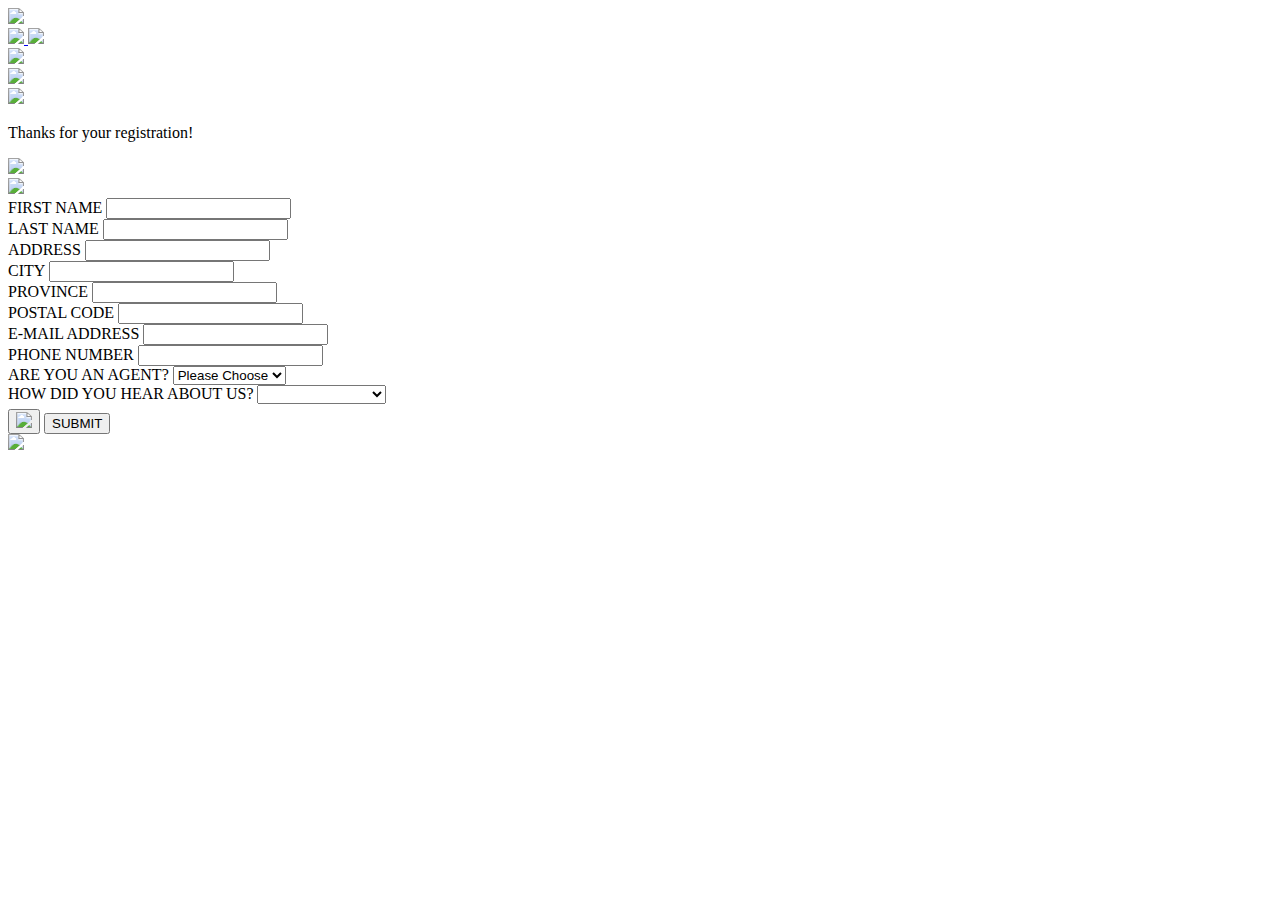
==== index.html @ 0140dccf "Add files via upload" ====
<!DOCTYPE html>
<html lang="en">
    <head>
        <meta charset="utf-8">
        <meta http-equiv="X-UA-Compatible" content="IE=edge">
        <meta name="viewport" content="width=device-width, initial-scale=1">
        <!-- The above 3 meta tags *must* come first in the head; any other head content must come *after* these tags -->
        <title>Fieldgate Urban The Poet</title>
        <!-- Bootstrap -->
        <link href="css/bootstrap.min.css" rel="stylesheet">
        <link href="css/main.css?v=0.1.6" rel="stylesheet">
        <link href="css/blog.css?v=0.0.4" rel="stylesheet">
        <link href="css/animate.css?" rel="stylesheet">
        <!-- HTML5 shim and Respond.js for IE8 support of HTML5 elements and media queries -->
        <!-- WARNING: Respond.js doesn't work if you view the page via file:// -->
        <!--[if lt IE 9]>
        <script src="https://oss.maxcdn.com/html5shiv/3.7.3/html5shiv.min.js"></script>
        <script src="https://oss.maxcdn.com/respond/1.4.2/respond.min.js"></script>
        <![endif]-->
    </head>
    <body id="body" onscroll="showReg()">
        <a href="#register">
            <img src="img/register-fixed-btn.jpg" class="fixed-reg-btn regBtn-global">
        </a>
        <section class="landing" onclick="showReg()">
            <a href="#register">
                <div class="container-fluid">
                    <!-- <video autoplay id="myVideo" class="center-block video-style">
                        <source src="ThePoetLogoStay1.mp4" type="video/mp4">
                    </video> -->
                    <img src="img/The-Poet_WEBSITE-VIDEO_FAST_042618-min.gif" id="welcomeanimation" class="img-responsive center-block hidden-xs crop">
                    <img src="img/FieldgateUrban_The-Poet_WebsiteDesign_MobileVideo.gif" class="img-responsive center-block hidden-lg hidden-md hidden-sm crop">
                    <div id="cap" class="center-block">
                        <!-- <img src="img/logo.png" class="center-block img-responsive logo-img">
                        <h2 class="text-center">Coming SooN<br class="hidden-lg"> To Leslie St. & QueEn St. E.</h2>
                        <h1 class="text-center caption">To Your own Self Be true</h1> -->
                        <a href="#register" class="register-active-mobile">
                            <img src="img/register-btn-mobile.png" width="120" class="center-block img-responsive hidden-lg hidden-md  register-active-mobile" >
                            <br>
                        </a>
                        <a href="#blog" class="blog-active-mobile">
                            <img src="img/blog-btn-mobile.png" width="120" class="center-block img-responsive hidden-lg hidden-md  blog-active-mobile" >
                        </a>
                        <br>
                        <a href="#register" id="scroll-to-btn">
                            <img src="img/FieldgateUrban_ThePoet_WebsiteArrow_042518.png" class="center-block img-responsive arrow" >
                        </a>
                    </div>
                </div>
            </a>
        </section>
        <div class="outer-div">
            <div id="thankyou">
                <p>Thanks for your registration!</p>
            </div>
            <div class="wow">
                <div class="regBtn hidden-sm hidden-xs regBtn-global"><img src="img/register.png" class="img-responsive"></div>
                <div class="blogBtn hidden-sm hidden-xs blog-active"><img src="img/view-blog.png" class="img-responsive"></div>
            </div>
            <form id="subForm" class="cust-form js-cm-form" action="https://www.createsend.com/t/subscribeerror?description=" method="post" data-id="2BE4EF332AA2E32596E38B640E905619D40179D15B3D307DDC9C6FA4CB505E10A401C4CC69F05B060666CCD0D9D7F153D79106BDCFB48CFE7D7853534B2F13D0">
                <div class="col-md-12">
                    <div class="col-md-6">
                        <label for="fieldethydk">FIRST NAME</label>
                        <input id="fieldethydk" name="cm-f-ethydk" type="text" class="form-control">
                    </div>
                    <div class="col-md-6">
                        <label for="fieldethydu">LAST NAME</label>
                        <input id="fieldethydu" name="cm-f-ethydu" type="text" class="form-control">
                    </div>
                </div>
                <div class="col-md-12">
                    <div class="col-md-6">
                        <label for="fieldethyhr">ADDRESS</label>
                        <input id="fieldethyhr" name="cm-f-ethyhr" type="text" class="form-control">
                    </div>
                    <div class="col-md-6">
                        <label for="fieldethyht">CITY</label>
                        <input id="fieldethyht" name="cm-f-ethyht" type="text" class="form-control">
                    </div>
                </div>
                <div class="col-md-12">
                    <div class="col-md-6">
                        <label>PROVINCE</label>
                        <input type="" name="" class="form-control">
                    </div>
                    <div class="col-md-6">
                        <label for="fieldethyhj">POSTAL CODE</label>
                        <input id="fieldethyhj" name="cm-f-ethyhj" class="form-control">
                    </div>
                </div>
                <div class="col-md-12">
                    <div class="col-md-6">
                        <label for="fieldEmail">E-MAIL ADDRESS</label>
                        <input id="fieldEmail" class="js-cm-email-input form-control" name="cm-zxdjk-zxdjk" type="email" required>
                    </div>
                    <div class="col-md-6">
                        <label for="fieldethyhl">PHONE NUMBER</label>
                        <input id="fieldethyhl" name="cm-f-ethyhl" type="text" class="form-control">
                    </div>
                </div>
                <div class="col-md-12" style="margin-bottom: 5px;">
                    <div class="col-md-6">
                        <label for="fieldethyhy">ARE YOU AN AGENT?</label>
                        <select id="fieldethyhy" name="cm-fo-ethyhy" class="form-control select-filed">
                            <option>Please Choose</option>
                            <option value="1980209">Yes</option>
                            <option value="1980210">No</option>
                        </select>
                    </div>
                    <div class="col-md-6">
                        <label for="fieldethyhd">HOW DID YOU HEAR ABOUT US?</label>
                        <select id="fieldethyhd" name="cm-fo-ethyhd" class="form-control select-filed">
                            <opgroup>
                            <option value=""></option>
                            <option value="1980211">Fieldgate Website</option>
                            <option value="1980212">Agent Referral</option>
                            <option value="1980213">BuzzBuzz Homes</option>
                            <option value="1980214">Search Engine</option>
                            <option value="1980215">Social Media</option>
                            </opgroup>
                        </select>
                    </div>
                </div>
                <button class="js-cm-submit-button center-block hidden-xs hidden-sm">
                <img src="img/submitbtn.png" class="img-responsive desktop-submit" width="120" type="submit"></button>
                <button class="hidden-lg hidden-md js-cm-submit-button mobile-submit-btn center-block" type="submit">SUBMIT</button>
                
            </form>
            <section id="register">
            </section>
            <div class="fieldgateLogo hidden-xs hidden-sm">
                <a href="https://www.fieldgatehomes.com/index.php?option=com_content&view=article&id=112&Itemid=108" target="_blank">
                    <img src="img/FieldgateUrban_ThePoet_WebsiteLogo_042518.png" class="fieldgate-logo" width="100">
                </a>
            </div>
        </div>
    <section id="blog" style="display: none;"></section>
    <!-- jQuery (necessary for Bootstrap's JavaScript plugins) -->
    <script src="https://ajax.googleapis.com/ajax/libs/jquery/1.12.4/jquery.min.js"></script>
    <!-- Include all compiled plugins (below), or include individual files as needed -->
    <script src="js/bootstrap.min.js"></script>
    <script src="js/main.js?v=0.1.1"></script>
    <script src="js/wow.min.js"></script>
    <script>
    $('#cap').delay(4500).fadeIn();
    </script>
    <script type="text/javascript">
    var campaign = (function (c, d, $) {
    var body,
    form,
    form_id,
    config,
    successMessage;
    c.init = function () {
    body = $('body');
    form = body.find('#subForm');
    form_id = form.attr('data-id');
    successMessage = $('#' + config.successSelector);
    successMessage.hide();
    // On form submit.
    form.submit(function (evt) {
    // Disable default form submit.
    evt.preventDefault();
    // Get e-mail value.
    email = $('input[type=email]', form).val();
    // Build request data for tokenRequest.
    request_data = "email=" + encodeURIComponent(email) + "&data=" +
    form_id;
    // Prepare tokenRequest.
    tokenRequest = new XMLHttpRequest();
    tokenRequest.open('POST',
    'https://createsend.com//t/getsecuresubscribelink',
    true);
    tokenRequest.setRequestHeader("Content-type",
    "application/x-www-form-urlencoded");
    tokenRequest.send(request_data);
    // Ready state.
    tokenRequest.onreadystatechange = function () {
    if (this.readyState === 4) {
    if (this.status === 200) {
    // Having token and new submit url we can create new request to subscribe a user.
    subscribeRequest = new XMLHttpRequest();
    subscribeRequest.open('POST', this.responseText,
    true);
    subscribeRequest.setRequestHeader(
    "Content-type",
    "application/x-www-form-urlencoded");
    subscribeRequest.send(form.serialize());
    // On ready state call response function.
    subscribeRequest.onreadystatechange = function () {
    c.response(subscribeRequest);
    }
    } else {
    c.response(tokenRequest);
    }
    }
    }
    });
    };
    // Handle ajax response.
    c.response = function (request) {
    if (request.readyState === 4) {
    if (request.status === 200) {
    $('.cust-form').fadeOut();
    $('#thankyou').fadeIn();
    } else {
    form.prepend('<p class="error">' + config.errorMessage + '</p>');
    }
    }
    };
    // Private
    config = {
    formSelector: 'form',
    errorMessage: 'There was a problem submitting this form. Please try later.',
    successSelector: 'success',
    };
    return c;
    }(campaign || {}, {}, jQuery));
    (function () {
    campaign.init();
    })(jQuery);
    </script>
</body>
</html>
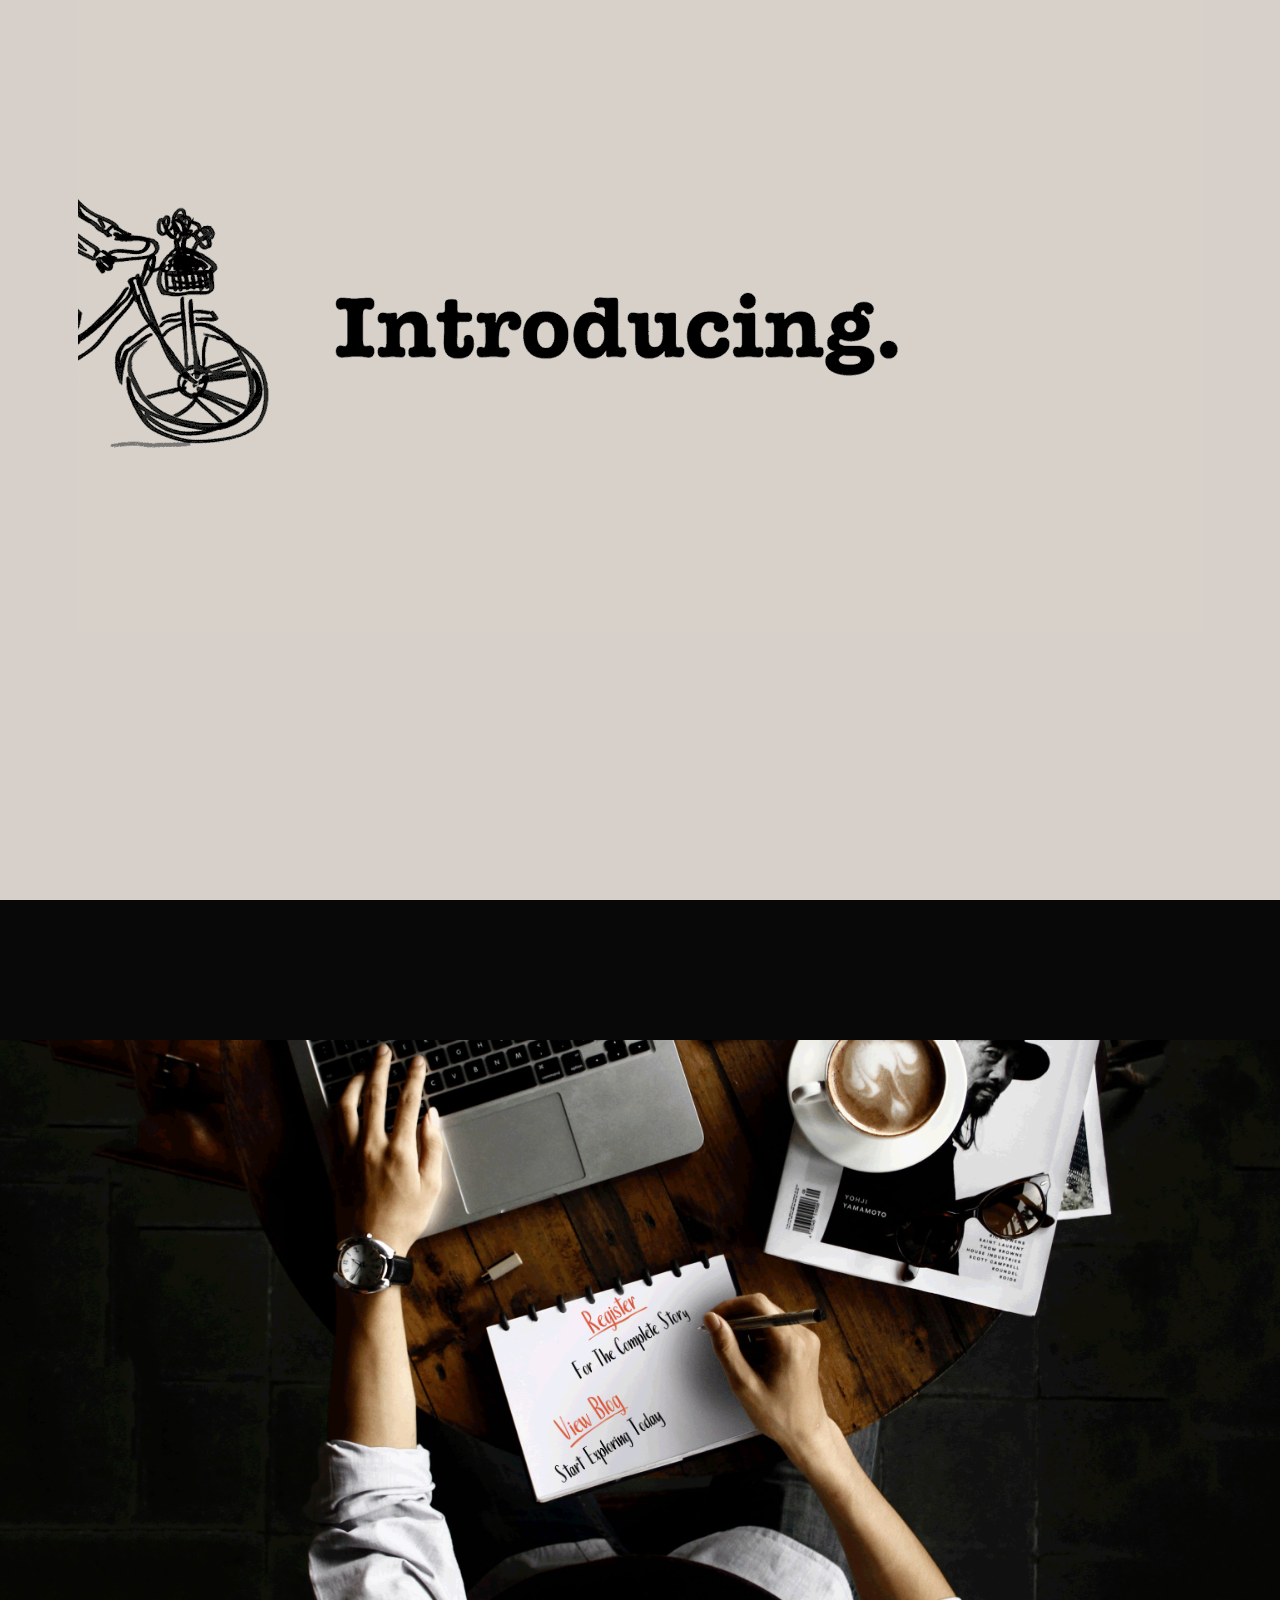
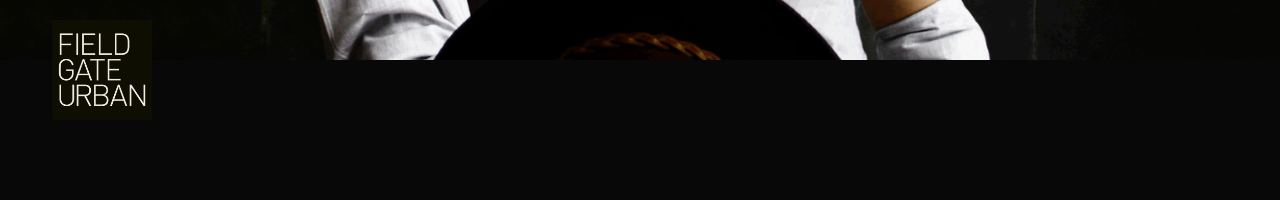
==== commit 906eb7fa: "upload the website" ====
--- a/index.html
+++ b/index.html
@@ -1,224 +1,224 @@
-<!DOCTYPE html>
-<html lang="en">
-    <head>
-        <meta charset="utf-8">
-        <meta http-equiv="X-UA-Compatible" content="IE=edge">
-        <meta name="viewport" content="width=device-width, initial-scale=1">
-        <!-- The above 3 meta tags *must* come first in the head; any other head content must come *after* these tags -->
-        <title>Fieldgate Urban The Poet</title>
-        <!-- Bootstrap -->
-        <link href="css/bootstrap.min.css" rel="stylesheet">
-        <link href="css/main.css?v=0.1.6" rel="stylesheet">
-        <link href="css/blog.css?v=0.0.4" rel="stylesheet">
-        <link href="css/animate.css?" rel="stylesheet">
-        <!-- HTML5 shim and Respond.js for IE8 support of HTML5 elements and media queries -->
-        <!-- WARNING: Respond.js doesn't work if you view the page via file:// -->
-        <!--[if lt IE 9]>
-        <script src="https://oss.maxcdn.com/html5shiv/3.7.3/html5shiv.min.js"></script>
-        <script src="https://oss.maxcdn.com/respond/1.4.2/respond.min.js"></script>
-        <![endif]-->
-    </head>
-    <body id="body" onscroll="showReg()">
-        <a href="#register">
-            <img src="img/register-fixed-btn.jpg" class="fixed-reg-btn regBtn-global">
-        </a>
-        <section class="landing" onclick="showReg()">
-            <a href="#register">
-                <div class="container-fluid">
-                    <!-- <video autoplay id="myVideo" class="center-block video-style">
-                        <source src="ThePoetLogoStay1.mp4" type="video/mp4">
-                    </video> -->
-                    <img src="img/The-Poet_WEBSITE-VIDEO_FAST_042618-min.gif" id="welcomeanimation" class="img-responsive center-block hidden-xs crop">
-                    <img src="img/FieldgateUrban_The-Poet_WebsiteDesign_MobileVideo.gif" class="img-responsive center-block hidden-lg hidden-md hidden-sm crop">
-                    <div id="cap" class="center-block">
-                        <!-- <img src="img/logo.png" class="center-block img-responsive logo-img">
-                        <h2 class="text-center">Coming SooN<br class="hidden-lg"> To Leslie St. & QueEn St. E.</h2>
-                        <h1 class="text-center caption">To Your own Self Be true</h1> -->
-                        <a href="#register" class="register-active-mobile">
-                            <img src="img/register-btn-mobile.png" width="120" class="center-block img-responsive hidden-lg hidden-md  register-active-mobile" >
-                            <br>
-                        </a>
-                        <a href="#blog" class="blog-active-mobile">
-                            <img src="img/blog-btn-mobile.png" width="120" class="center-block img-responsive hidden-lg hidden-md  blog-active-mobile" >
-                        </a>
-                        <br>
-                        <a href="#register" id="scroll-to-btn">
-                            <img src="img/FieldgateUrban_ThePoet_WebsiteArrow_042518.png" class="center-block img-responsive arrow" >
-                        </a>
-                    </div>
-                </div>
-            </a>
-        </section>
-        <div class="outer-div">
-            <div id="thankyou">
-                <p>Thanks for your registration!</p>
-            </div>
-            <div class="wow">
-                <div class="regBtn hidden-sm hidden-xs regBtn-global"><img src="img/register.png" class="img-responsive"></div>
-                <div class="blogBtn hidden-sm hidden-xs blog-active"><img src="img/view-blog.png" class="img-responsive"></div>
-            </div>
-            <form id="subForm" class="cust-form js-cm-form" action="https://www.createsend.com/t/subscribeerror?description=" method="post" data-id="2BE4EF332AA2E32596E38B640E905619D40179D15B3D307DDC9C6FA4CB505E10A401C4CC69F05B060666CCD0D9D7F153D79106BDCFB48CFE7D7853534B2F13D0">
-                <div class="col-md-12">
-                    <div class="col-md-6">
-                        <label for="fieldethydk">FIRST NAME</label>
-                        <input id="fieldethydk" name="cm-f-ethydk" type="text" class="form-control">
-                    </div>
-                    <div class="col-md-6">
-                        <label for="fieldethydu">LAST NAME</label>
-                        <input id="fieldethydu" name="cm-f-ethydu" type="text" class="form-control">
-                    </div>
-                </div>
-                <div class="col-md-12">
-                    <div class="col-md-6">
-                        <label for="fieldethyhr">ADDRESS</label>
-                        <input id="fieldethyhr" name="cm-f-ethyhr" type="text" class="form-control">
-                    </div>
-                    <div class="col-md-6">
-                        <label for="fieldethyht">CITY</label>
-                        <input id="fieldethyht" name="cm-f-ethyht" type="text" class="form-control">
-                    </div>
-                </div>
-                <div class="col-md-12">
-                    <div class="col-md-6">
-                        <label>PROVINCE</label>
-                        <input type="" name="" class="form-control">
-                    </div>
-                    <div class="col-md-6">
-                        <label for="fieldethyhj">POSTAL CODE</label>
-                        <input id="fieldethyhj" name="cm-f-ethyhj" class="form-control">
-                    </div>
-                </div>
-                <div class="col-md-12">
-                    <div class="col-md-6">
-                        <label for="fieldEmail">E-MAIL ADDRESS</label>
-                        <input id="fieldEmail" class="js-cm-email-input form-control" name="cm-zxdjk-zxdjk" type="email" required>
-                    </div>
-                    <div class="col-md-6">
-                        <label for="fieldethyhl">PHONE NUMBER</label>
-                        <input id="fieldethyhl" name="cm-f-ethyhl" type="text" class="form-control">
-                    </div>
-                </div>
-                <div class="col-md-12" style="margin-bottom: 5px;">
-                    <div class="col-md-6">
-                        <label for="fieldethyhy">ARE YOU AN AGENT?</label>
-                        <select id="fieldethyhy" name="cm-fo-ethyhy" class="form-control select-filed">
-                            <option>Please Choose</option>
-                            <option value="1980209">Yes</option>
-                            <option value="1980210">No</option>
-                        </select>
-                    </div>
-                    <div class="col-md-6">
-                        <label for="fieldethyhd">HOW DID YOU HEAR ABOUT US?</label>
-                        <select id="fieldethyhd" name="cm-fo-ethyhd" class="form-control select-filed">
-                            <opgroup>
-                            <option value=""></option>
-                            <option value="1980211">Fieldgate Website</option>
-                            <option value="1980212">Agent Referral</option>
-                            <option value="1980213">BuzzBuzz Homes</option>
-                            <option value="1980214">Search Engine</option>
-                            <option value="1980215">Social Media</option>
-                            </opgroup>
-                        </select>
-                    </div>
-                </div>
-                <button class="js-cm-submit-button center-block hidden-xs hidden-sm">
-                <img src="img/submitbtn.png" class="img-responsive desktop-submit" width="120" type="submit"></button>
-                <button class="hidden-lg hidden-md js-cm-submit-button mobile-submit-btn center-block" type="submit">SUBMIT</button>
-                
-            </form>
-            <section id="register">
-            </section>
-            <div class="fieldgateLogo hidden-xs hidden-sm">
-                <a href="https://www.fieldgatehomes.com/index.php?option=com_content&view=article&id=112&Itemid=108" target="_blank">
-                    <img src="img/FieldgateUrban_ThePoet_WebsiteLogo_042518.png" class="fieldgate-logo" width="100">
-                </a>
-            </div>
-        </div>
-    <section id="blog" style="display: none;"></section>
-    <!-- jQuery (necessary for Bootstrap's JavaScript plugins) -->
-    <script src="https://ajax.googleapis.com/ajax/libs/jquery/1.12.4/jquery.min.js"></script>
-    <!-- Include all compiled plugins (below), or include individual files as needed -->
-    <script src="js/bootstrap.min.js"></script>
-    <script src="js/main.js?v=0.1.1"></script>
-    <script src="js/wow.min.js"></script>
-    <script>
-    $('#cap').delay(4500).fadeIn();
-    </script>
-    <script type="text/javascript">
-    var campaign = (function (c, d, $) {
-    var body,
-    form,
-    form_id,
-    config,
-    successMessage;
-    c.init = function () {
-    body = $('body');
-    form = body.find('#subForm');
-    form_id = form.attr('data-id');
-    successMessage = $('#' + config.successSelector);
-    successMessage.hide();
-    // On form submit.
-    form.submit(function (evt) {
-    // Disable default form submit.
-    evt.preventDefault();
-    // Get e-mail value.
-    email = $('input[type=email]', form).val();
-    // Build request data for tokenRequest.
-    request_data = "email=" + encodeURIComponent(email) + "&data=" +
-    form_id;
-    // Prepare tokenRequest.
-    tokenRequest = new XMLHttpRequest();
-    tokenRequest.open('POST',
-    'https://createsend.com//t/getsecuresubscribelink',
-    true);
-    tokenRequest.setRequestHeader("Content-type",
-    "application/x-www-form-urlencoded");
-    tokenRequest.send(request_data);
-    // Ready state.
-    tokenRequest.onreadystatechange = function () {
-    if (this.readyState === 4) {
-    if (this.status === 200) {
-    // Having token and new submit url we can create new request to subscribe a user.
-    subscribeRequest = new XMLHttpRequest();
-    subscribeRequest.open('POST', this.responseText,
-    true);
-    subscribeRequest.setRequestHeader(
-    "Content-type",
-    "application/x-www-form-urlencoded");
-    subscribeRequest.send(form.serialize());
-    // On ready state call response function.
-    subscribeRequest.onreadystatechange = function () {
-    c.response(subscribeRequest);
-    }
-    } else {
-    c.response(tokenRequest);
-    }
-    }
-    }
-    });
-    };
-    // Handle ajax response.
-    c.response = function (request) {
-    if (request.readyState === 4) {
-    if (request.status === 200) {
-    $('.cust-form').fadeOut();
-    $('#thankyou').fadeIn();
-    } else {
-    form.prepend('<p class="error">' + config.errorMessage + '</p>');
-    }
-    }
-    };
-    // Private
-    config = {
-    formSelector: 'form',
-    errorMessage: 'There was a problem submitting this form. Please try later.',
-    successSelector: 'success',
-    };
-    return c;
-    }(campaign || {}, {}, jQuery));
-    (function () {
-    campaign.init();
-    })(jQuery);
-    </script>
-</body>
+<!DOCTYPE html>
+<html lang="en">
+    <head>
+        <meta charset="utf-8">
+        <meta http-equiv="X-UA-Compatible" content="IE=edge">
+        <meta name="viewport" content="width=device-width, initial-scale=1">
+        <!-- The above 3 meta tags *must* come first in the head; any other head content must come *after* these tags -->
+        <title>Fieldgate Urban The Poet</title>
+        <!-- Bootstrap -->
+        <link href="css/bootstrap.min.css" rel="stylesheet">
+        <link href="css/main.css?v=0.1.6" rel="stylesheet">
+        <link href="css/blog.css?v=0.0.4" rel="stylesheet">
+        <link href="css/animate.css?" rel="stylesheet">
+        <!-- HTML5 shim and Respond.js for IE8 support of HTML5 elements and media queries -->
+        <!-- WARNING: Respond.js doesn't work if you view the page via file:// -->
+        <!--[if lt IE 9]>
+        <script src="https://oss.maxcdn.com/html5shiv/3.7.3/html5shiv.min.js"></script>
+        <script src="https://oss.maxcdn.com/respond/1.4.2/respond.min.js"></script>
+        <![endif]-->
+    </head>
+    <body id="body">
+        <a href="#register">
+            <img src="img/register-fixed-btn.jpg" class="fixed-reg-btn regBtn-global">
+        </a>
+        <section class="landing">
+            <a href="#register">
+                <div class="container-fluid">
+                    <!-- <video autoplay id="myVideo" class="center-block video-style">
+                        <source src="ThePoetLogoStay1.mp4" type="video/mp4">
+                    </video> -->
+                    <img src="img/The-Poet_WEBSITE-VIDEO_FAST_042618-min.gif" id="welcomeanimation" class="img-responsive center-block hidden-xs crop">
+                    <img src="img/FieldgateUrban_The-Poet_WebsiteDesign_MobileVideo.gif" class="img-responsive center-block hidden-lg hidden-md hidden-sm crop">
+                    <div id="cap" class="center-block">
+                        <!-- <img src="img/logo.png" class="center-block img-responsive logo-img">
+                        <h2 class="text-center">Coming SooN<br class="hidden-lg"> To Leslie St. & QueEn St. E.</h2>
+                        <h1 class="text-center caption">To Your own Self Be true</h1> -->
+                        <a href="#register" class="register-active-mobile">
+                            <img src="img/register-btn-mobile.png" width="120" class="center-block img-responsive hidden-lg hidden-md  register-active-mobile" >
+                            <br>
+                        </a>
+                        <a href="#blog" class="blog-active-mobile">
+                            <img src="img/blog-btn-mobile.png" width="120" class="center-block img-responsive hidden-lg hidden-md  blog-active-mobile" >
+                        </a>
+                        <br>
+                        <a href="#register" id="scroll-to-btn">
+                            <img src="img/FieldgateUrban_ThePoet_WebsiteArrow_042518.png" class="center-block img-responsive arrow" >
+                        </a>
+                    </div>
+                </div>
+            </a>
+        </section>
+        <div class="outer-div">
+            <div id="thankyou">
+                <p>Thanks for your registration!</p>
+            </div>
+            <div class="wow">
+                <div class="regBtn hidden-sm hidden-xs regBtn-global"><img src="img/register.png" class="img-responsive"></div>
+                <div class="blogBtn hidden-sm hidden-xs blog-active"><img src="img/view-blog.png" class="img-responsive"></div>
+            </div>
+            <form id="subForm" class="cust-form js-cm-form" action="https://www.createsend.com/t/subscribeerror?description=" method="post" data-id="2BE4EF332AA2E32596E38B640E905619D40179D15B3D307DDC9C6FA4CB505E10A401C4CC69F05B060666CCD0D9D7F153D79106BDCFB48CFE7D7853534B2F13D0">
+                <div class="col-md-12">
+                    <div class="col-md-6">
+                        <label for="fieldethydk">FIRST NAME</label>
+                        <input id="fieldethydk" name="cm-f-ethydk" type="text" class="form-control">
+                    </div>
+                    <div class="col-md-6">
+                        <label for="fieldethydu">LAST NAME</label>
+                        <input id="fieldethydu" name="cm-f-ethydu" type="text" class="form-control">
+                    </div>
+                </div>
+                <div class="col-md-12">
+                    <div class="col-md-6">
+                        <label for="fieldethyhr">ADDRESS</label>
+                        <input id="fieldethyhr" name="cm-f-ethyhr" type="text" class="form-control">
+                    </div>
+                    <div class="col-md-6">
+                        <label for="fieldethyht">CITY</label>
+                        <input id="fieldethyht" name="cm-f-ethyht" type="text" class="form-control">
+                    </div>
+                </div>
+                <div class="col-md-12">
+                    <div class="col-md-6">
+                        <label>PROVINCE</label>
+                        <input type="" name="" class="form-control">
+                    </div>
+                    <div class="col-md-6">
+                        <label for="fieldethyhj">POSTAL CODE</label>
+                        <input id="fieldethyhj" name="cm-f-ethyhj" class="form-control">
+                    </div>
+                </div>
+                <div class="col-md-12">
+                    <div class="col-md-6">
+                        <label for="fieldEmail">E-MAIL ADDRESS</label>
+                        <input id="fieldEmail" class="js-cm-email-input form-control" name="cm-zxdjk-zxdjk" type="email" required>
+                    </div>
+                    <div class="col-md-6">
+                        <label for="fieldethyhl">PHONE NUMBER</label>
+                        <input id="fieldethyhl" name="cm-f-ethyhl" type="text" class="form-control">
+                    </div>
+                </div>
+                <div class="col-md-12" style="margin-bottom: 5px;">
+                    <div class="col-md-6">
+                        <label for="fieldethyhy">ARE YOU AN AGENT?</label>
+                        <select id="fieldethyhy" name="cm-fo-ethyhy" class="form-control select-filed">
+                            <option>Please Choose</option>
+                            <option value="1980209">Yes</option>
+                            <option value="1980210">No</option>
+                        </select>
+                    </div>
+                    <div class="col-md-6">
+                        <label for="fieldethyhd">HOW DID YOU HEAR ABOUT US?</label>
+                        <select id="fieldethyhd" name="cm-fo-ethyhd" class="form-control select-filed">
+                            <opgroup>
+                            <option value=""></option>
+                            <option value="1980211">Fieldgate Website</option>
+                            <option value="1980212">Agent Referral</option>
+                            <option value="1980213">BuzzBuzz Homes</option>
+                            <option value="1980214">Search Engine</option>
+                            <option value="1980215">Social Media</option>
+                            </opgroup>
+                        </select>
+                    </div>
+                </div>
+                <button class="js-cm-submit-button center-block hidden-xs hidden-sm">
+                <img src="img/submitbtn.png" class="img-responsive desktop-submit" width="120" type="submit"></button>
+                <button class="hidden-lg hidden-md js-cm-submit-button mobile-submit-btn center-block" type="submit">SUBMIT</button>
+                
+            </form>
+            <section id="register">
+            </section>
+            <div class="fieldgateLogo hidden-xs hidden-sm">
+                <a href="https://www.fieldgatehomes.com/index.php?option=com_content&view=article&id=112&Itemid=108" target="_blank">
+                    <img src="img/FieldgateUrban_ThePoet_WebsiteLogo_042518.png" class="fieldgate-logo" width="100">
+                </a>
+            </div>
+        </div>
+    <section id="blog" style="display: none;"></section>
+    <!-- jQuery (necessary for Bootstrap's JavaScript plugins) -->
+    <script src="https://ajax.googleapis.com/ajax/libs/jquery/1.12.4/jquery.min.js"></script>
+    <!-- Include all compiled plugins (below), or include individual files as needed -->
+    <script src="js/bootstrap.min.js"></script>
+    <script src="js/main.js?v=0.1.1"></script>
+    <script src="js/wow.min.js"></script>
+    <script>
+    $('#cap').delay(4500).fadeIn();
+    </script>
+    <script type="text/javascript">
+    var campaign = (function (c, d, $) {
+    var body,
+    form,
+    form_id,
+    config,
+    successMessage;
+    c.init = function () {
+    body = $('body');
+    form = body.find('#subForm');
+    form_id = form.attr('data-id');
+    successMessage = $('#' + config.successSelector);
+    successMessage.hide();
+    // On form submit.
+    form.submit(function (evt) {
+    // Disable default form submit.
+    evt.preventDefault();
+    // Get e-mail value.
+    email = $('input[type=email]', form).val();
+    // Build request data for tokenRequest.
+    request_data = "email=" + encodeURIComponent(email) + "&data=" +
+    form_id;
+    // Prepare tokenRequest.
+    tokenRequest = new XMLHttpRequest();
+    tokenRequest.open('POST',
+    'https://createsend.com//t/getsecuresubscribelink',
+    true);
+    tokenRequest.setRequestHeader("Content-type",
+    "application/x-www-form-urlencoded");
+    tokenRequest.send(request_data);
+    // Ready state.
+    tokenRequest.onreadystatechange = function () {
+    if (this.readyState === 4) {
+    if (this.status === 200) {
+    // Having token and new submit url we can create new request to subscribe a user.
+    subscribeRequest = new XMLHttpRequest();
+    subscribeRequest.open('POST', this.responseText,
+    true);
+    subscribeRequest.setRequestHeader(
+    "Content-type",
+    "application/x-www-form-urlencoded");
+    subscribeRequest.send(form.serialize());
+    // On ready state call response function.
+    subscribeRequest.onreadystatechange = function () {
+    c.response(subscribeRequest);
+    }
+    } else {
+    c.response(tokenRequest);
+    }
+    }
+    }
+    });
+    };
+    // Handle ajax response.
+    c.response = function (request) {
+    if (request.readyState === 4) {
+    if (request.status === 200) {
+    $('.cust-form').fadeOut();
+    $('#thankyou').fadeIn();
+    } else {
+    form.prepend('<p class="error">' + config.errorMessage + '</p>');
+    }
+    }
+    };
+    // Private
+    config = {
+    formSelector: 'form',
+    errorMessage: 'There was a problem submitting this form. Please try later.',
+    successSelector: 'success',
+    };
+    return c;
+    }(campaign || {}, {}, jQuery));
+    (function () {
+    campaign.init();
+    })(jQuery);
+    </script>
+</body>
 </html>--- a/css/main.css
+++ b/css/main.css
@@ -0,0 +1,444 @@
+@font-face{
+	font-family: amalfi;
+	src:url('../fonts/amalfi-regular-webfont.woff');
+}
+
+@font-face{
+	font-family: amt-bold;
+	src:url('../fonts/AmericanTypewriter-Bold.ttf');
+}
+@font-face{
+	font-family: amt-med;
+	src:url('../fonts/AmericanTypewriter-Medium.ttf');
+}
+@font-face{
+	font-family: d-man;
+	src:url('../fonts/volcano-type-deadman-regular-webfont.woff');
+}
+
+@font-face{
+	font-family: clockwise;
+	src:url('../fonts/clockwise-webfont.woff2');
+}
+
+body{
+	background-color: #d7d0ca;
+}
+
+.landing{
+	height: 100vh;
+	    position: relative;
+}
+
+video {
+    width: 80%;
+    height: auto;
+    left: 10%;
+}
+
+.video-style{position: absolute;z-index: 999;}
+
+#cap{
+	margin-top: -130px;
+	display: none;
+}
+
+#welcomeanimation{width: 90%;}
+
+.caption{padding-bottom: 20px;}
+
+h1{
+	font-family: amt-bold;
+	color: #000000;
+	font-size: 50px;
+}
+h2{
+	font-family: amt-bold;
+	color: #000000;
+	font-size: 40px;
+}
+.arrow{
+	width: 50px;
+	cursor: pointer;
+	-webkit-animation: showhide 2s infinite;
+}
+
+#thankyou{position: absolute;
+    top: 152%;
+    left: 25%;
+    z-index: 99;
+    display: none;
+    }
+#thankyou p{
+	font-family: amalfi;
+	color: #f26436;
+    font-size: 100px;
+}
+.fieldgate-logo{
+	position: absolute;
+    left: 30px;
+    top: 180%;
+}
+
+button{border:none;background: transparent;}
+@-webkit-keyframes showhide{
+	0% {opacity: 0.2;}
+	50%{opacity: 1;}
+	100%{opacity: 0.2;}
+}
+.outer-div
+{
+     height: 100vh;
+     overflow: hidden; 
+}
+#register{
+	height: 100vh;
+	background-image: url('../img/register.gif');
+	background-repeat: no-repeat;
+	background-size: contain;
+	background-position: center;
+	background-color: #080808;
+	transition: all 0.5s ease;
+}
+
+opgroup{font-size: 20px;transform: scale(2);}
+.outer-div{
+	background-color: black;
+}
+.regBtn{
+    position: absolute;
+    top: 144%;
+right: 46%;
+    width: 177px;
+    z-index: 999;
+/*    display: none;*/
+    cursor: pointer;
+}
+.blogBtn{
+	position: absolute;
+    top: 157%;
+    right: 48%;
+    width: 139px;
+    z-index: 999;
+/*    display: none;*/
+    cursor: pointer;
+}
+label{
+	font-family: amalfi;
+	font-size: 35px;
+	-webkit-font-smoothing: subpixel-antialiased;
+	margin-bottom: 0px;
+	margin-top: 10px;
+	    letter-spacing: 1px;
+}
+.cust-form{
+
+    transition: all 0.5s ease;
+}
+
+select{
+	background:transparent;
+	border-radius: 0!important;
+	-webkit-appearance:none;
+	line-height: 0;
+	font-size: 17px!important;
+	padding-top: 4px!important;
+	background-image: url('../img/select.png')!important;
+	background-repeat: no-repeat!important;
+	background-position: right!important;
+	background-size: contain!important;
+}
+
+.select-filed{height: 30px;}
+.logo-img{
+	width: 1024px;
+}
+
+.mobile-submit-btn{
+	background-color:#000;
+	color: #fff;
+	padding:10px; 
+	text-align: center;
+	width: 70%;
+}
+
+.cust-form{
+	position: absolute;
+    top: 129%;
+    left: 19%;
+    width: 43%;
+    display:none;
+    z-index: 99999;
+    -webkit-font-smoothing: subpixel-antialiased;
+    transition: all 0.5s ease;
+}
+.form-control{
+	border-radius: 0;
+	background: transparent;
+	border-color: #333;
+	height: 34px;
+}
+
+.desktop-submit{
+	margin-top: 0px;
+	cursor: pointer;
+}
+
+@media only screen and (max-width:1500px){
+	.logo-img{
+	width: 650px;}
+	.caption {
+    padding-bottom: 50px;
+}
+label{font-size: 28px;}
+
+.regBtn{
+	width:150px;	
+}
+
+.arrow {padding-top: 60px;}
+}
+
+@media only screen and (max-width:1800px){
+.regBtn{
+	width:120px;	
+}
+.blogBtn {
+    top: 155%;
+    width: 113px;
+}
+}
+
+
+@media only screen and (max-width:992px){
+#register{
+	background:none;
+	height: auto;
+}
+.select-filed{height: 20px;}
+	h1{
+		font-size: 22px!important;
+	}
+	h2{
+	font-size: 20px;
+}
+
+select {
+    font-size: 15px!important;
+}
+#thankyou p{
+    font-size: 50px;
+}
+.outer-div{
+	background-color: #fff;
+	height: auto;
+	padding-bottom: 30px;
+}
+
+#welcomeanimation{padding-top: 8%;width: 80%;}
+.landing{height: 100vh;}
+.cust-form{
+	display: block;
+	transform: none;
+	width: 100%!important;
+	padding-top: 30px;
+	position: relative;
+	left: 0px!important;
+	-webkit-font-smoothing: subpixel-antialiased;
+}
+.mobile-submit-btn{
+	margin-top: 30px;
+}
+label{
+
+	-webkit-font-smoothing: subpixel-antialiased;
+	font-size: 12px;
+}
+
+.outer-div { 
+/*	height: auto; */
+/*    overflow: auto;*/
+}
+.form-control{height:30px;}
+.logo-img{padding-top: 50px;}
+.video-style{top: 38%;}
+
+#cap{
+	margin-top: 30px;
+	display: none;
+}
+
+.arrow {
+    padding-top: 1%;
+    width: 40px!important;}
+
+}
+@media only screen and (max-width: 1200px){
+.regBtn{
+	width:80px;	
+	top: 144%;
+}
+.blogBtn {
+    top: 155%;
+    width: 83px;
+}
+}
+
+@media only screen and (max-width: 321px){
+	h1{
+		font-size: 22px!important;
+	}
+	h2{
+	font-size: 20px;
+}
+	.form-control {
+    height: 20px;
+}
+.cust-form {
+    top: 10px;
+}
+.outer-div{height: auto;}
+}
+.desktop-submit{width: 180px;margin-top: 30px;}
+
+/*SPECIAL CASES*/
+
+@media screen and (width: 1024px){
+	.desktop-submit{margin-top: -6px;}
+	.regBtn {width: 120px;top: 145%;}
+    .mobile-submit-btn{display:none;}
+    .register-active-mobile{display: block!important;}
+    .blog-active-mobile{display: block!important;}
+    #cap {margin-top: 0;}
+    .arrow {padding-top: 20px;}
+    #welcomeanimation{padding-top: 200px;}
+}
+
+@media screen and (width: 1366px){
+	.desktop-submit{margin-top: 9px;}
+	.regBtn {width: 120px;top: 145%;}
+    .mobile-submit-btn{display:none;}
+    .register-active-mobile{display: block!important;}
+    .blog-active-mobile{display: block!important;}
+    #cap {margin-top: 0;}
+    .arrow {padding-top: 20px;}
+}
+@media screen and (height: 320px){
+	.landing{height: auto;padding-bottom: 62px;padding-top: 0px;}
+	#welcomeanimation{padding-top: 0%;}
+	.logo-img {width: 200px;padding-top: 10px;}
+	.caption {padding-bottom: 10px;}
+	#cap {
+    padding-top: 1%;}
+    .arrow{display: none;}
+    .register-active{width: 180px;
+    display: inline-block;
+    margin-left: 85px;}
+    .blog-active{width: 180px;display: inline-block;padding-bottom: 15px;}
+    #cap {margin-top: -24px;}
+}
+
+@media screen and (width: 375px){
+
+	#welcomeanimation{padding-top: 5%;}
+	.logo-img {width: 200px;padding-top: 10px;}
+	.caption {padding-bottom: 10px;}
+	#cap {
+    padding-top: 3%;}
+    .arrow{display: none;}
+}
+@media screen and (width: 667px){
+	.landing{height: auto;padding-bottom: 62px;padding-top: 0px;}
+	#welcomeanimation{padding-top: 0%;margin-top: 0px;}
+	.logo-img {width: 200px;padding-top: 10px;}
+	.caption {padding-bottom: 10px;}
+    .arrow{display: none;}
+    	#cap {padding-top: 0;margin-top: -25px;}
+    .register-active{width: 180px;display: inline-block;margin-left: 85px;}
+    .blog-active{width: 180px;display: inline-block;padding-bottom: 15px;}
+}
+
+@media screen and (width: 736px) and (height: 414px){
+	.landing{height: auto;padding-bottom: 90px;padding-top: 0px;}
+	#welcomeanimation{padding-top:0;width: 80%;}
+	.logo-img {width: 200px;padding-top: 10px;}
+	.caption {padding-bottom: 10px;font-size: 30px;}
+	#cap {
+    padding-top: 0;margin-top: -25px;margin-left: 110px;}
+    .arrow{display: none;}
+    .register-active{width: 180px;display: inline-block;margin-left: 85px;}
+    .blog-active{width: 180px;display: inline-block;padding-bottom: 15px;}
+}
+
+@media screen and (width: 320px){
+	#welcomeanimation{padding-top:0;}
+	#cap {
+    margin-top: -10px;}
+
+}
+
+
+@media screen and (max-width: 1200px){
+	.fieldgate-logo {
+    left: 52px!important;}
+    select {
+    font-size: 12px!important;}
+    label {
+    font-size: 23px!important;
+    margin-top: 0px!important; }
+    .arrow {
+    padding-top: 30px;
+width: 30px;}
+}
+
+@media screen and (max-width: 1920px){
+	.fieldgate-logo {
+    left: 52px!important;}
+    select {
+    font-size: 15px!important;}
+    label {
+    font-size: 37px!important;
+    margin-top: 0px!important; }
+    .arrow {
+    padding-top: 0px;
+width: 60px;}
+	.cust-form {
+      top: 132%;
+    left: 20%;
+    width: 42%;}
+}
+@media (min-width: 1390px) and (max-width: 1405px){
+    select {
+    font-size: 15px!important;}
+    label {
+    font-size: 30px!important;
+    margin-top: 0px!important; }
+    .arrow {
+    padding-top: 30px;
+width: 30px;}
+}
+@media screen and (min-width: 1920px){
+	.cust-form {
+    top: 132%;
+    left: 24%;
+    width: 38%;}
+}
+@media screen and (max-width: 1390px){
+	.fieldgate-logo {
+    left: 22px;}
+    select {
+    font-size: 12px!important;}
+    .form-control {
+    height: 30px;}
+      label {
+    font-size: 23px!important;}
+    .cust-form {
+    top: 135%;
+    left: 19%;
+    width: 46%;
+}
+.arrow {
+    padding-top: 5%;
+    width: 60px;
+}
+}--- a/css/blog.css
+++ b/css/blog.css
@@ -0,0 +1,60 @@
+#blog{
+	background-color: #ffffff;
+	position: relative;
+}
+
+.coffee-stain{
+	position: absolute;
+	right: 0;
+	top: 0%;
+	opacity: 0.6;
+	z-index: 99999;
+
+}
+
+#content .col-md-3{
+	padding:0;
+}
+
+p{font-family: amt-med;}
+
+.stiring{
+	margin-top: -80px;
+}
+
+.back{
+	cursor: pointer;
+	text-align: right;padding-right: 30px;
+	float: right;
+	z-index: 999999;
+    font-size: 25px;
+	text-align: right;
+	padding-right: 30px;
+}
+
+.fixed-reg-btn{
+position: fixed;
+right: 0;
+top: 200px;
+width: 50px;
+z-index: 99999991;
+cursor: pointer;
+transition: opacity 0.2s;
+display: none;
+	}
+	.fixed-reg-btn:hover{
+opacity: 0.7;
+	}
+
+@media screen and (max-width: 768px){
+	
+	.stiring{margin-top:0px;width: 70%}
+	.coffee-stain{display: none;}
+	.fixed-reg-btn{display: none;}
+}
+footer{
+	background:#000000;
+	height: auto;
+	padding: 30px;
+	position: relative;
+}